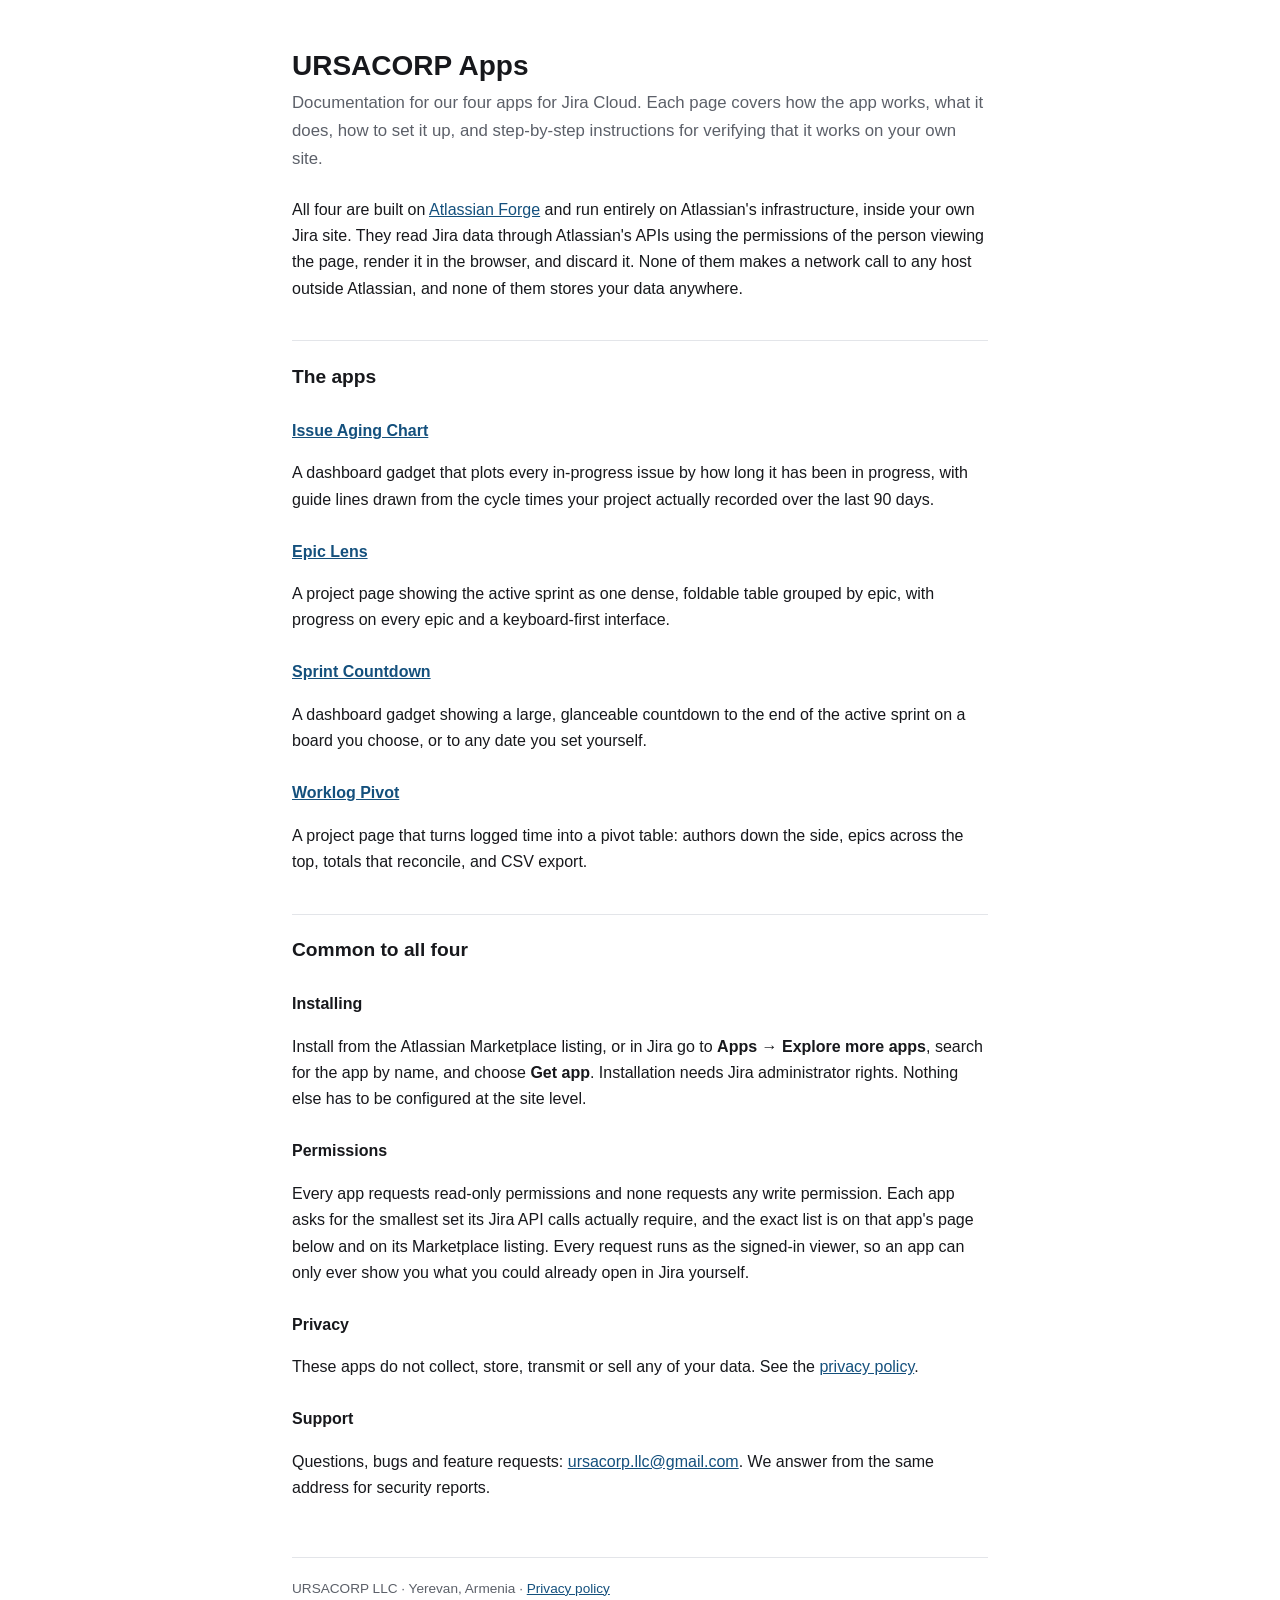
==== index.html @ 04b1ff38 "Documentation site for the four URSACORP Jira apps Atlassian's reviewer rejected the previous docume" ====
<!DOCTYPE html>
<html lang="en">
<head>
<meta charset="utf-8">
<meta name="viewport" content="width=device-width, initial-scale=1">
<title>URSACORP Apps — Documentation</title>
<meta name="description" content="Documentation for the URSACORP apps for Jira Cloud: Issue Aging Chart, Epic Lens, Sprint Countdown and Worklog Pivot.">
<link rel="stylesheet" href="/style.css">
</head>
<body>
<h1>URSACORP Apps</h1>
<p class="lede">Documentation for our four apps for Jira Cloud. Each page covers how the app
works, what it does, how to set it up, and step-by-step instructions for verifying that it
works on your own site.</p>

<p>All four are built on <a href="https://developer.atlassian.com/platform/forge/">Atlassian
Forge</a> and run entirely on Atlassian's infrastructure, inside your own Jira site. They read
Jira data through Atlassian's APIs using the permissions of the person viewing the page, render
it in the browser, and discard it. None of them makes a network call to any host outside
Atlassian, and none of them stores your data anywhere.</p>

<h2>The apps</h2>

<h3><a href="/issue-aging-chart/">Issue Aging Chart</a></h3>
<p>A dashboard gadget that plots every in-progress issue by how long it has been in progress,
with guide lines drawn from the cycle times your project actually recorded over the last
90 days.</p>

<h3><a href="/epic-lens/">Epic Lens</a></h3>
<p>A project page showing the active sprint as one dense, foldable table grouped by epic, with
progress on every epic and a keyboard-first interface.</p>

<h3><a href="/sprint-countdown/">Sprint Countdown</a></h3>
<p>A dashboard gadget showing a large, glanceable countdown to the end of the active sprint on
a board you choose, or to any date you set yourself.</p>

<h3><a href="/worklog-pivot/">Worklog Pivot</a></h3>
<p>A project page that turns logged time into a pivot table: authors down the side, epics across
the top, totals that reconcile, and CSV export.</p>

<h2>Common to all four</h2>

<h3>Installing</h3>
<p>Install from the Atlassian Marketplace listing, or in Jira go to
<strong>Apps &rarr; Explore more apps</strong>, search for the app by name, and choose
<strong>Get app</strong>. Installation needs Jira administrator rights. Nothing else has to be
configured at the site level.</p>

<h3>Permissions</h3>
<p>Every app requests read-only permissions and none requests any write permission. Each app
asks for the smallest set its Jira API calls actually require, and the exact list is on that
app's page below and on its Marketplace listing. Every request runs as the signed-in viewer, so
an app can only ever show you what you could already open in Jira yourself.</p>

<h3>Privacy</h3>
<p>These apps do not collect, store, transmit or sell any of your data. See the
<a href="https://privacy.ursacorp.org/#atlassian">privacy policy</a>.</p>

<h3>Support</h3>
<p>Questions, bugs and feature requests:
<a href="mailto:ursacorp.llc@gmail.com">ursacorp.llc@gmail.com</a>. We answer from the same
address for security reports.</p>

<footer>URSACORP LLC &middot; Yerevan, Armenia &middot;
<a href="https://privacy.ursacorp.org/#atlassian">Privacy policy</a></footer>
</body>
</html>
---- style.css ----
:root {
  color-scheme: light dark;
  --fg: #17181c;
  --muted: #5c6069;
  --bg: #ffffff;
  --line: #e3e5e9;
  --accent: #14507d;
  --code-bg: rgba(120,130,145,.13);
}
@media (prefers-color-scheme: dark) {
  :root {
    --fg: #e6e8ec; --muted: #9aa1ac; --bg: #14161a;
    --line: #2b2f36; --accent: #7fb4e0;
  }
}
* { box-sizing: border-box; }
body {
  max-width: 46rem; margin: 0 auto; padding: 3rem 1.25rem 5rem;
  background: var(--bg); color: var(--fg);
  font: 16px/1.65 -apple-system, BlinkMacSystemFont, "Segoe UI", Roboto, Helvetica, Arial, sans-serif;
}
a { color: var(--accent); }
h1 { font-size: 1.75rem; line-height: 1.25; margin: 0 0 .4rem; }
h2 { font-size: 1.2rem; margin: 2.4rem 0 .7rem; padding-top: 1.2rem; border-top: 1px solid var(--line); }
h3 { font-size: 1rem; margin: 1.6rem 0 .4rem; }
p, li { overflow-wrap: break-word; }
ul, ol { padding-left: 1.35rem; }
li { margin: .35rem 0; }
code { background: var(--code-bg); padding: .1em .35em; border-radius: 4px; font-size: .9em; }
.lede { font-size: 1.05rem; color: var(--muted); margin: 0 0 1.5rem; }
.crumb { font-size: .85rem; margin: 0 0 1.5rem; }
.note { border-left: 3px solid var(--line); padding: .1rem 0 .1rem 1rem; color: var(--muted); }
table { border-collapse: collapse; width: 100%; margin: 1rem 0; font-size: .93rem; }
th, td { text-align: left; padding: .45rem .6rem; border-bottom: 1px solid var(--line); vertical-align: top; }
th { font-weight: 600; }
.wrap { overflow-x: auto; }
footer { margin-top: 3.5rem; padding-top: 1.2rem; border-top: 1px solid var(--line); font-size: .85rem; color: var(--muted); }
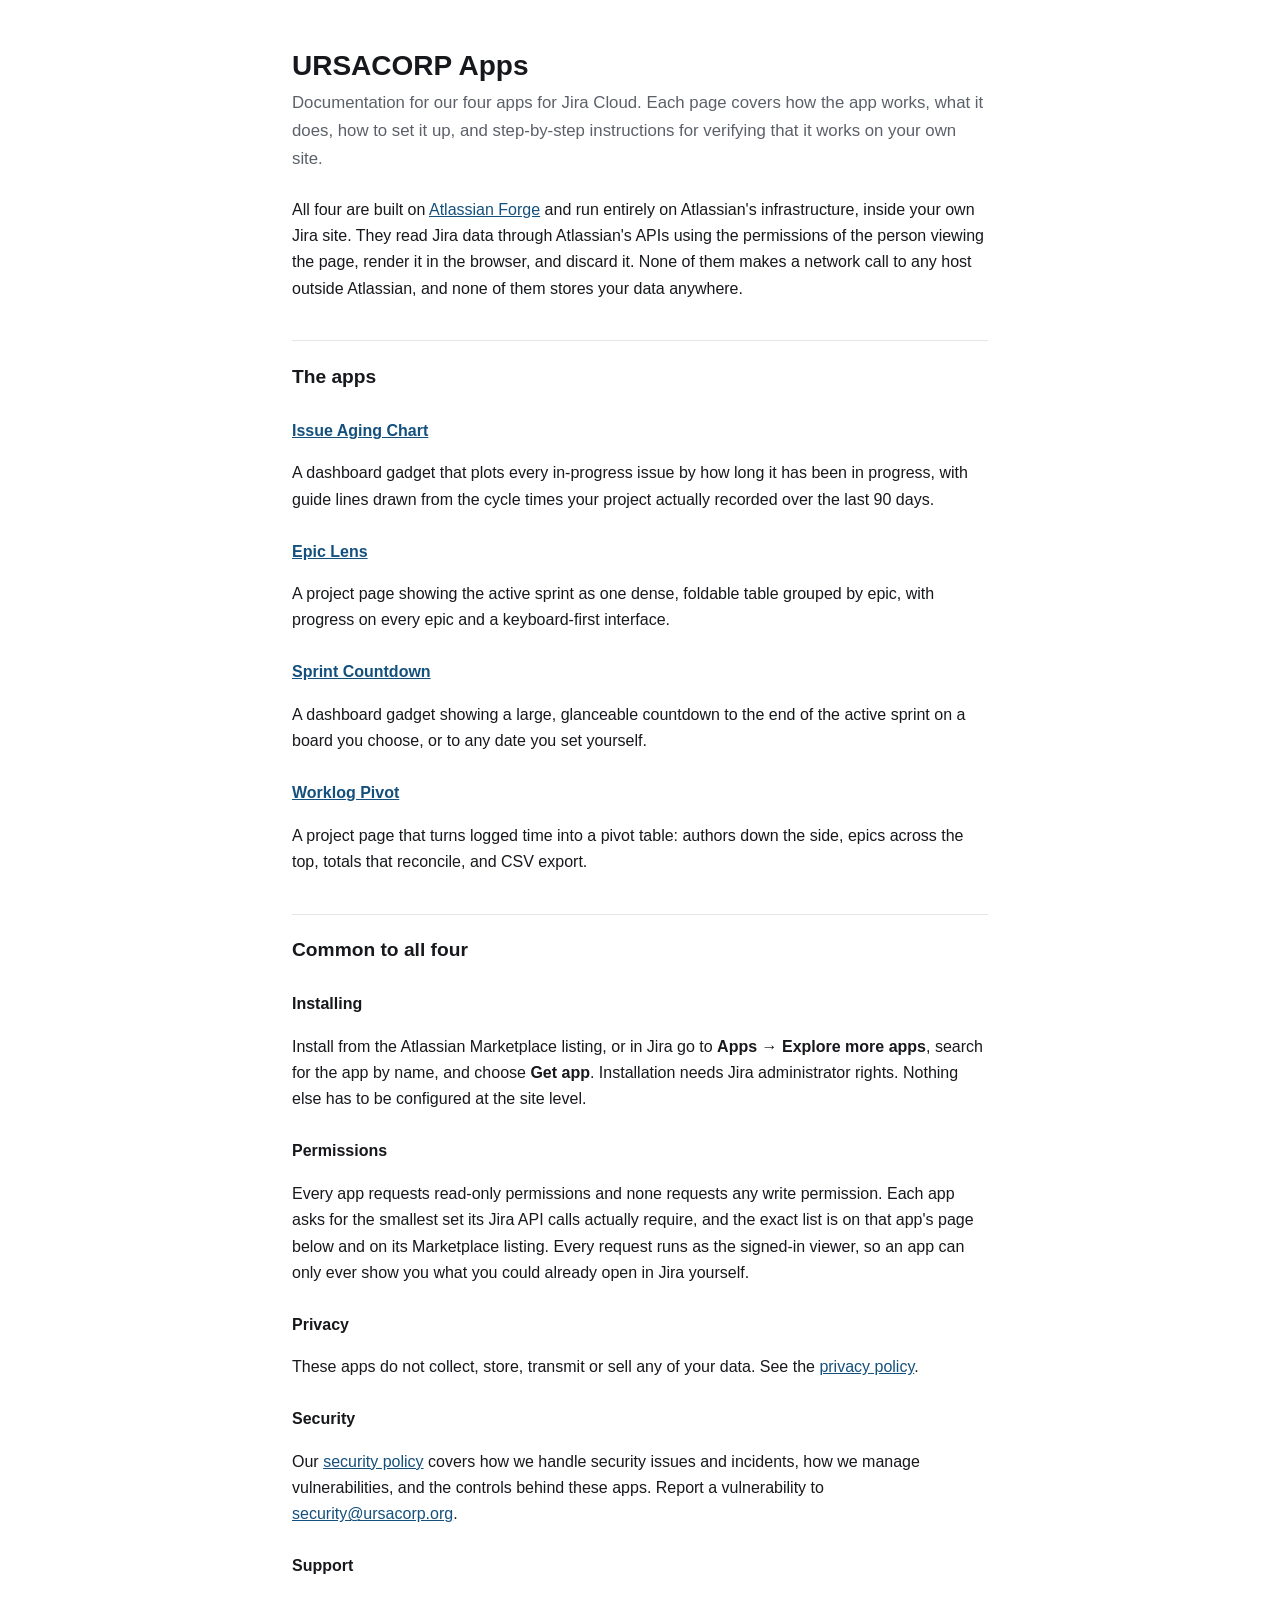
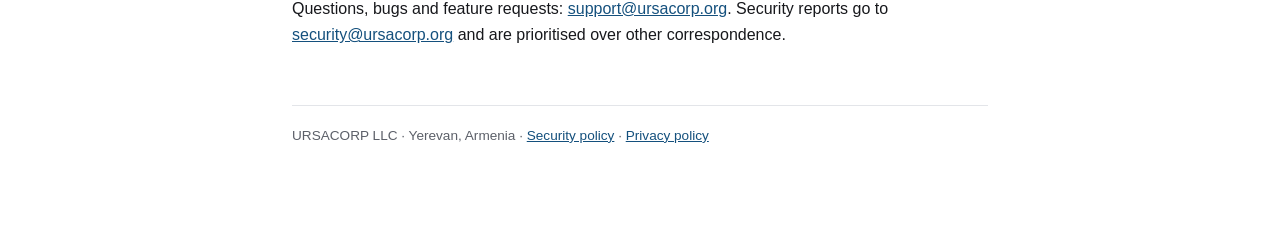
==== commit 2e3c2b7d: "Add partner security policy page Atlassian's reviewer flagged that our security policy link pointed " ====
--- a/index.html
+++ b/index.html
@@ -56,12 +56,19 @@
 <p>These apps do not collect, store, transmit or sell any of your data. See the
 <a href="https://privacy.ursacorp.org/#atlassian">privacy policy</a>.</p>
 
+<h3>Security</h3>
+<p>Our <a href="/security/">security policy</a> covers how we handle security issues and
+incidents, how we manage vulnerabilities, and the controls behind these apps. Report a
+vulnerability to <a href="mailto:security@ursacorp.org">security@ursacorp.org</a>.</p>
+
 <h3>Support</h3>
 <p>Questions, bugs and feature requests:
-<a href="mailto:ursacorp.llc@gmail.com">ursacorp.llc@gmail.com</a>. We answer from the same
-address for security reports.</p>
+<a href="mailto:support@ursacorp.org">support@ursacorp.org</a>. Security reports go to
+<a href="mailto:security@ursacorp.org">security@ursacorp.org</a> and are prioritised over
+other correspondence.</p>
 
 <footer>URSACORP LLC &middot; Yerevan, Armenia &middot;
+<a href="/security/">Security policy</a> &middot;
 <a href="https://privacy.ursacorp.org/#atlassian">Privacy policy</a></footer>
 </body>
 </html>
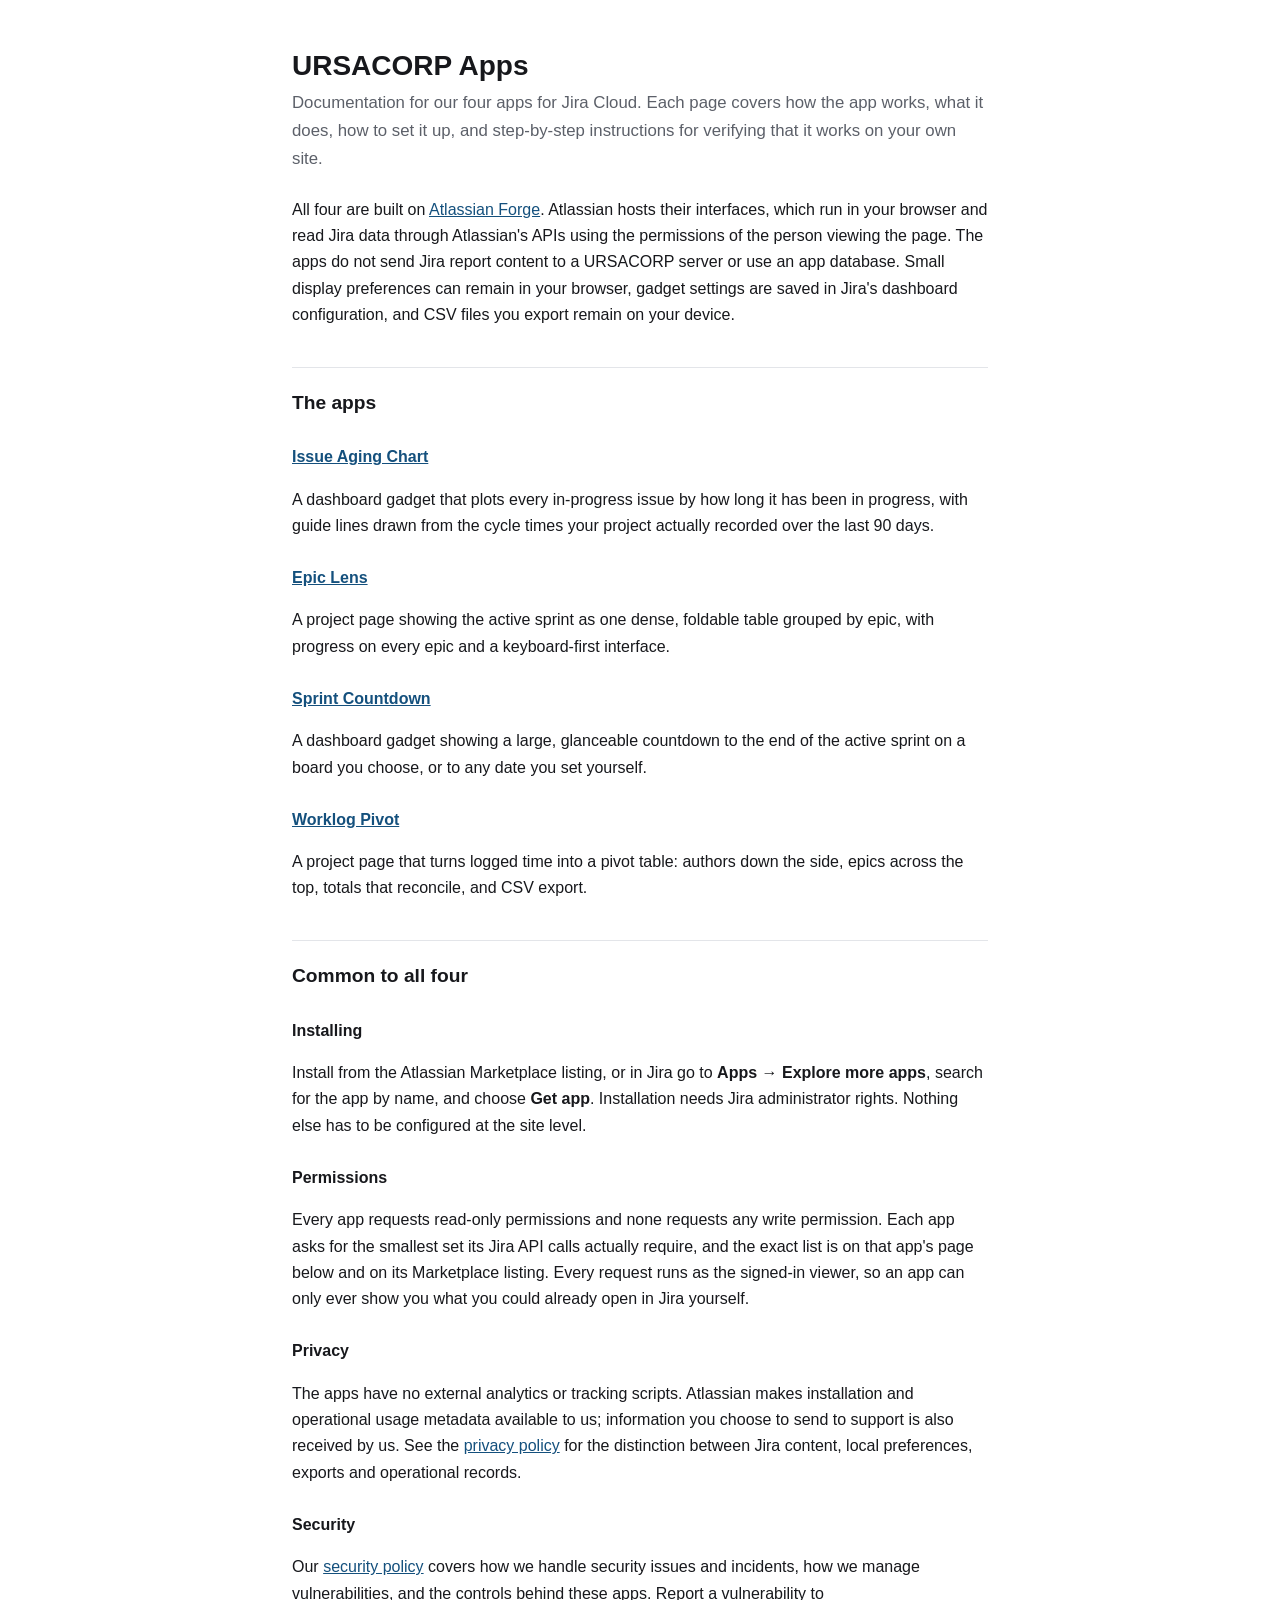
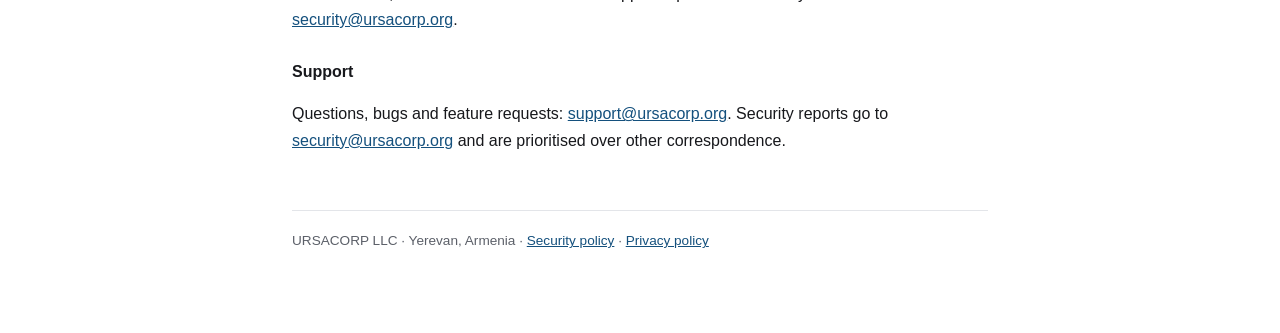
==== commit a783ecd0: "Clarify Jira browser processing, privacy and migration status" ====
--- a/index.html
+++ b/index.html
@@ -14,10 +14,11 @@
 works on your own site.</p>
 
 <p>All four are built on <a href="https://developer.atlassian.com/platform/forge/">Atlassian
-Forge</a> and run entirely on Atlassian's infrastructure, inside your own Jira site. They read
-Jira data through Atlassian's APIs using the permissions of the person viewing the page, render
-it in the browser, and discard it. None of them makes a network call to any host outside
-Atlassian, and none of them stores your data anywhere.</p>
+Forge</a>. Atlassian hosts their interfaces, which run in your browser and read Jira data through
+Atlassian's APIs using the permissions of the person viewing the page. The apps do not send Jira
+report content to a URSACORP server or use an app database. Small display preferences can remain
+in your browser, gadget settings are saved in Jira's dashboard configuration, and CSV files
+you export remain on your device.</p>
 
 <h2>The apps</h2>
 
@@ -53,8 +54,10 @@
 an app can only ever show you what you could already open in Jira yourself.</p>
 
 <h3>Privacy</h3>
-<p>These apps do not collect, store, transmit or sell any of your data. See the
-<a href="https://privacy.ursacorp.org/#atlassian">privacy policy</a>.</p>
+<p>The apps have no external analytics or tracking scripts. Atlassian makes installation and
+operational usage metadata available to us; information you choose to send to support is also
+received by us. See the <a href="https://privacy.ursacorp.org/#atlassian">privacy policy</a> for
+the distinction between Jira content, local preferences, exports and operational records.</p>
 
 <h3>Security</h3>
 <p>Our <a href="/security/">security policy</a> covers how we handle security issues and
